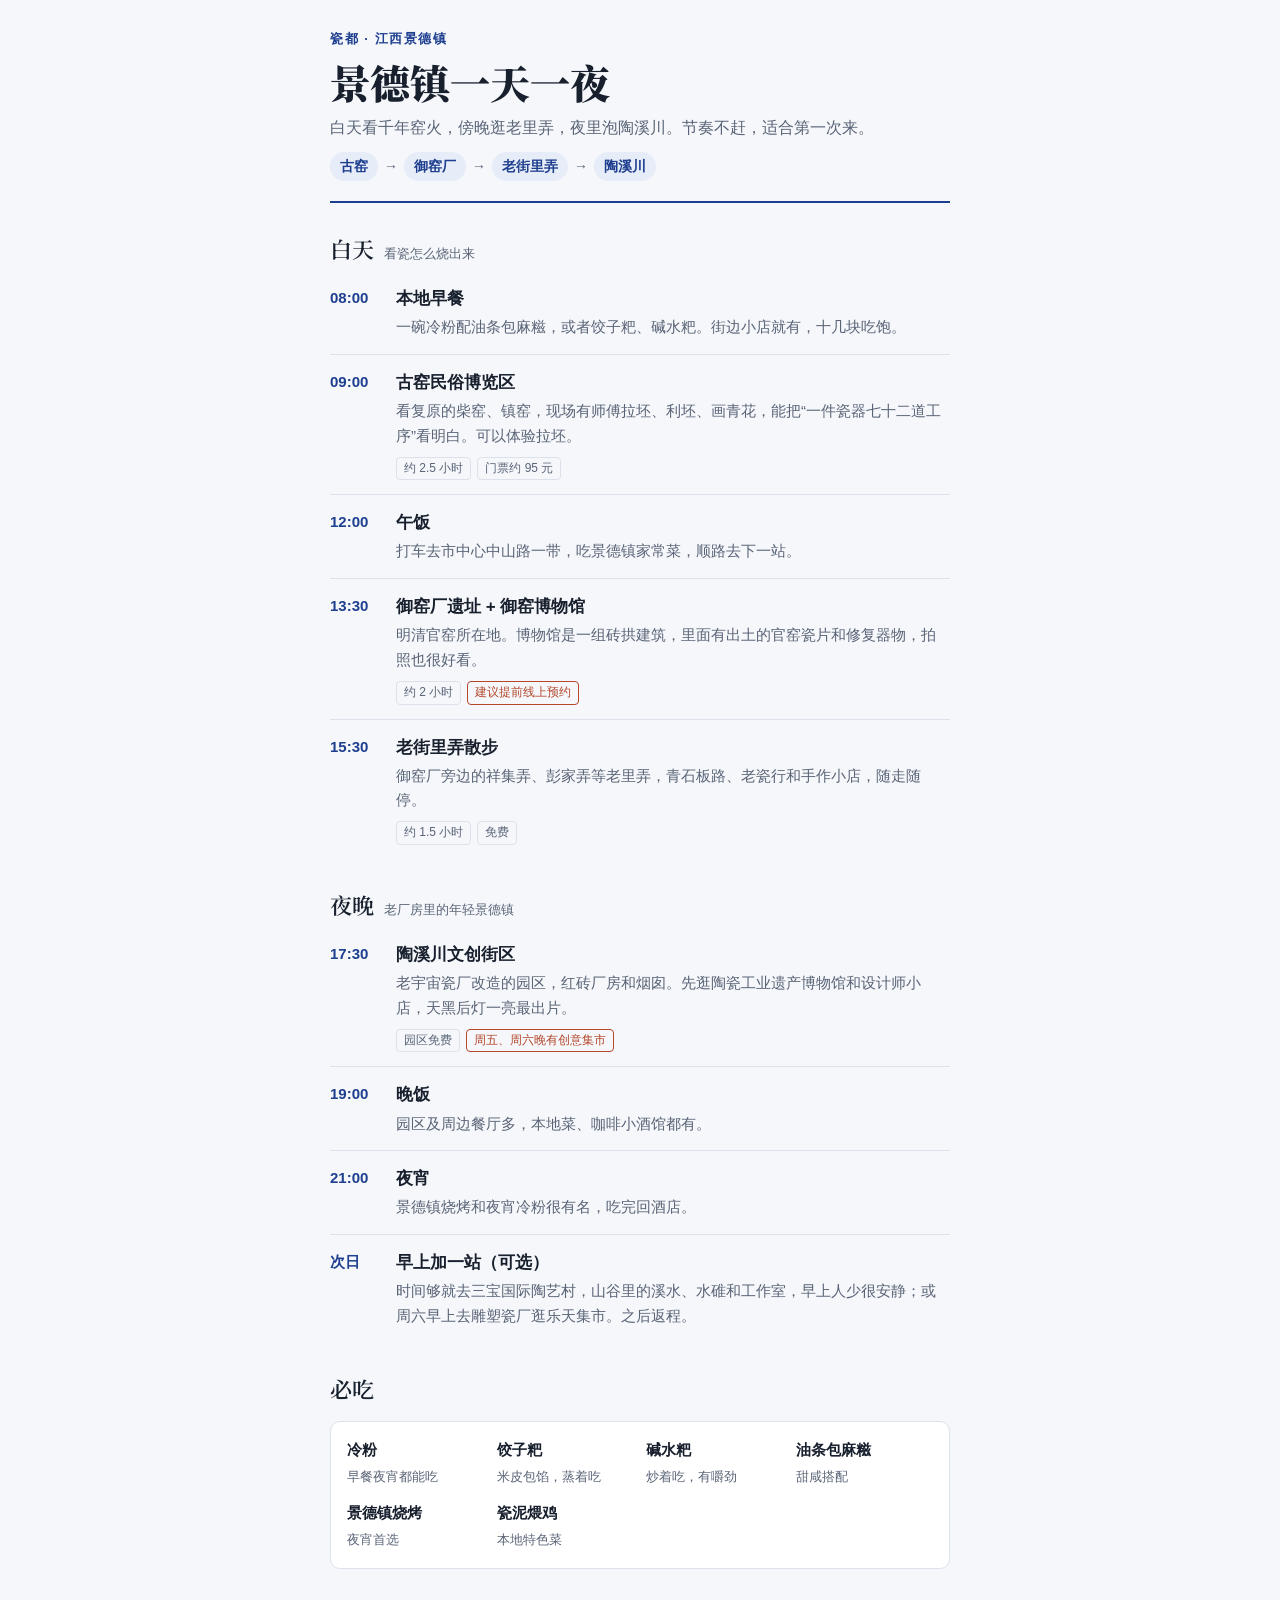
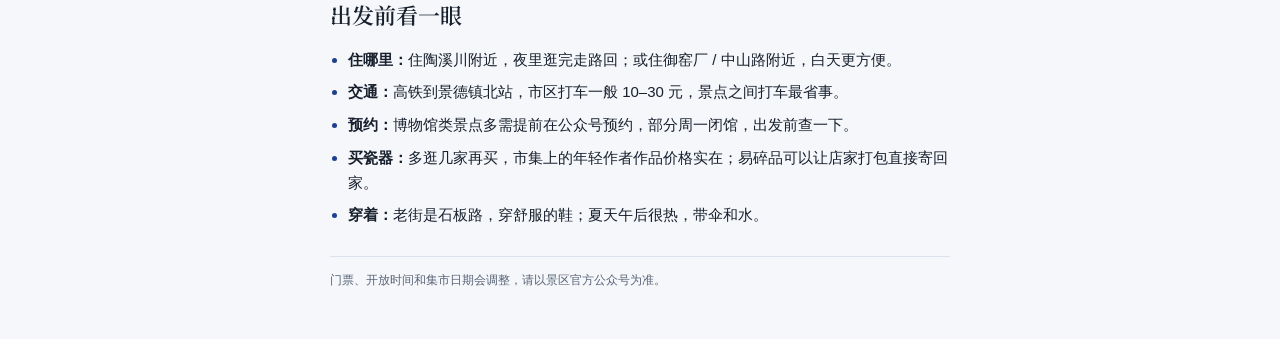
==== index.html @ 63978885 "Add Jingdezhen one-day travel guide Co-Authored-By: Claude Opus 5.5 <noreply@anthropic.com>" ====
<!doctype html>
<html lang="zh-CN">
<head>
<meta charset="utf-8">
<meta name="viewport" content="width=device-width, initial-scale=1, viewport-fit=cover">
<title>景德镇一天一夜</title>
<link rel="preconnect" href="https://fonts.googleapis.com">
<link rel="preconnect" href="https://fonts.gstatic.com" crossorigin>
<link rel="stylesheet" href="https://fonts.googleapis.com/css2?family=Noto+Serif+SC:wght@600;900&display=swap">
<style>
:root{
  --bg:#F5F7FA; --paper:#FFFFFF; --ink:#18202E; --muted:#5A6477;
  --line:#DCE2EC; --cobalt:#1E3F8F; --cobalt-soft:#E6ECF8; --kiln:#B4472C;
  --serif:"Noto Serif SC","Songti SC","STSong",serif;
  --sans:-apple-system,"PingFang SC","Hiragino Sans GB","Microsoft YaHei",sans-serif;
}
@media (prefers-color-scheme: dark){
  :root:not([data-theme="light"]){
    color-scheme:dark;
    --bg:#0F1522; --paper:#172033; --ink:#E7ECF5; --muted:#9AA5BA;
    --line:#26324A; --cobalt:#8FB0F5; --cobalt-soft:#1D2A47; --kiln:#E58A6E;
  }
}
:root[data-theme="dark"]{
  color-scheme:dark;
  --bg:#0F1522; --paper:#172033; --ink:#E7ECF5; --muted:#9AA5BA;
  --line:#26324A; --cobalt:#8FB0F5; --cobalt-soft:#1D2A47; --kiln:#E58A6E;
}
*{box-sizing:border-box}
body{margin:0;background:var(--bg);color:var(--ink);font-family:var(--sans);font-size:16px;line-height:1.65;padding-inline:16px;padding-block:28px 48px}
.wrap{max-width:620px;margin:0 auto;display:flex;flex-direction:column;gap:28px}
h1,h2{font-family:var(--serif);text-wrap:balance;margin:0}
header{display:flex;flex-direction:column;gap:10px;padding-bottom:20px;border-bottom:2px solid var(--cobalt)}
.eyebrow{font-size:13px;letter-spacing:.12em;color:var(--cobalt);font-weight:600}
h1{font-size:40px;font-weight:900;line-height:1.15}
.lede{margin:0;color:var(--muted)}
.route{display:flex;flex-wrap:wrap;align-items:center;gap:6px;font-size:14px;margin:0;padding:0;list-style:none}
.route li{background:var(--cobalt-soft);color:var(--cobalt);padding:3px 10px;border-radius:999px;font-weight:600}
.route .arr{background:none;padding:0;color:var(--muted);font-weight:400}
section{display:flex;flex-direction:column;gap:14px}
h2{font-size:22px;font-weight:600;display:flex;align-items:baseline;gap:10px}
h2 small{font-family:var(--sans);font-size:13px;color:var(--muted);font-weight:400}
.tl{list-style:none;margin:0;padding:0;display:flex;flex-direction:column}
.tl li{display:grid;grid-template-columns:54px 1fr;gap:12px;padding-block:14px;border-top:1px solid var(--line)}
.tl li:first-child{border-top:0;padding-top:4px}
.time{font-variant-numeric:tabular-nums;font-weight:700;color:var(--cobalt);font-size:15px;padding-top:1px}
.tl h3{margin:0 0 2px;font-size:17px}
.tl p{margin:0;color:var(--muted);font-size:15px}
.tags{display:flex;flex-wrap:wrap;gap:6px;margin-top:8px}
.tag{font-size:12px;border:1px solid var(--line);border-radius:4px;padding:1px 7px;color:var(--muted)}
.tag.warn{border-color:var(--kiln);color:var(--kiln)}
.eat{background:var(--paper);border:1px solid var(--line);border-radius:10px;padding:16px;display:grid;grid-template-columns:repeat(auto-fit,minmax(130px,1fr));gap:12px}
.eat div b{display:block;font-size:15px}
.eat div span{font-size:13px;color:var(--muted)}
.tips{margin:0;padding-left:1.2em;display:flex;flex-direction:column;gap:8px;font-size:15px}
.tips b{color:var(--ink)}
.tips li::marker{color:var(--cobalt)}
footer{font-size:12px;color:var(--muted);border-top:1px solid var(--line);padding-top:14px}
</style>
</head>
<body>

<div class="wrap">
  <header>
    <div class="eyebrow">瓷都 · 江西景德镇</div>
    <h1>景德镇一天一夜</h1>
    <p class="lede">白天看千年窑火，傍晚逛老里弄，夜里泡陶溪川。节奏不赶，适合第一次来。</p>
    <ul class="route" aria-label="路线">
      <li>古窑</li><li class="arr">→</li><li>御窑厂</li><li class="arr">→</li><li>老街里弄</li><li class="arr">→</li><li>陶溪川</li>
    </ul>
  </header>

  <section>
    <h2>白天 <small>看瓷怎么烧出来</small></h2>
    <ol class="tl">
      <li><span class="time">08:00</span><div>
        <h3>本地早餐</h3>
        <p>一碗冷粉配油条包麻糍，或者饺子粑、碱水粑。街边小店就有，十几块吃饱。</p>
      </div></li>
      <li><span class="time">09:00</span><div>
        <h3>古窑民俗博览区</h3>
        <p>看复原的柴窑、镇窑，现场有师傅拉坯、利坯、画青花，能把“一件瓷器七十二道工序”看明白。可以体验拉坯。</p>
        <div class="tags"><span class="tag">约 2.5 小时</span><span class="tag">门票约 95 元</span></div>
      </div></li>
      <li><span class="time">12:00</span><div>
        <h3>午饭</h3>
        <p>打车去市中心中山路一带，吃景德镇家常菜，顺路去下一站。</p>
      </div></li>
      <li><span class="time">13:30</span><div>
        <h3>御窑厂遗址 + 御窑博物馆</h3>
        <p>明清官窑所在地。博物馆是一组砖拱建筑，里面有出土的官窑瓷片和修复器物，拍照也很好看。</p>
        <div class="tags"><span class="tag">约 2 小时</span><span class="tag warn">建议提前线上预约</span></div>
      </div></li>
      <li><span class="time">15:30</span><div>
        <h3>老街里弄散步</h3>
        <p>御窑厂旁边的祥集弄、彭家弄等老里弄，青石板路、老瓷行和手作小店，随走随停。</p>
        <div class="tags"><span class="tag">约 1.5 小时</span><span class="tag">免费</span></div>
      </div></li>
    </ol>
  </section>

  <section>
    <h2>夜晚 <small>老厂房里的年轻景德镇</small></h2>
    <ol class="tl">
      <li><span class="time">17:30</span><div>
        <h3>陶溪川文创街区</h3>
        <p>老宇宙瓷厂改造的园区，红砖厂房和烟囱。先逛陶瓷工业遗产博物馆和设计师小店，天黑后灯一亮最出片。</p>
        <div class="tags"><span class="tag">园区免费</span><span class="tag warn">周五、周六晚有创意集市</span></div>
      </div></li>
      <li><span class="time">19:00</span><div>
        <h3>晚饭</h3>
        <p>园区及周边餐厅多，本地菜、咖啡小酒馆都有。</p>
      </div></li>
      <li><span class="time">21:00</span><div>
        <h3>夜宵</h3>
        <p>景德镇烧烤和夜宵冷粉很有名，吃完回酒店。</p>
      </div></li>
      <li><span class="time">次日</span><div>
        <h3>早上加一站（可选）</h3>
        <p>时间够就去三宝国际陶艺村，山谷里的溪水、水碓和工作室，早上人少很安静；或周六早上去雕塑瓷厂逛乐天集市。之后返程。</p>
      </div></li>
    </ol>
  </section>

  <section>
    <h2>必吃</h2>
    <div class="eat">
      <div><b>冷粉</b><span>早餐夜宵都能吃</span></div>
      <div><b>饺子粑</b><span>米皮包馅，蒸着吃</span></div>
      <div><b>碱水粑</b><span>炒着吃，有嚼劲</span></div>
      <div><b>油条包麻糍</b><span>甜咸搭配</span></div>
      <div><b>景德镇烧烤</b><span>夜宵首选</span></div>
      <div><b>瓷泥煨鸡</b><span>本地特色菜</span></div>
    </div>
  </section>

  <section>
    <h2>出发前看一眼</h2>
    <ul class="tips">
      <li><b>住哪里：</b>住陶溪川附近，夜里逛完走路回；或住御窑厂 / 中山路附近，白天更方便。</li>
      <li><b>交通：</b>高铁到景德镇北站，市区打车一般 10–30 元，景点之间打车最省事。</li>
      <li><b>预约：</b>博物馆类景点多需提前在公众号预约，部分周一闭馆，出发前查一下。</li>
      <li><b>买瓷器：</b>多逛几家再买，市集上的年轻作者作品价格实在；易碎品可以让店家打包直接寄回家。</li>
      <li><b>穿着：</b>老街是石板路，穿舒服的鞋；夏天午后很热，带伞和水。</li>
    </ul>
  </section>

  <footer>门票、开放时间和集市日期会调整，请以景区官方公众号为准。</footer>
</div>
</body>
</html>
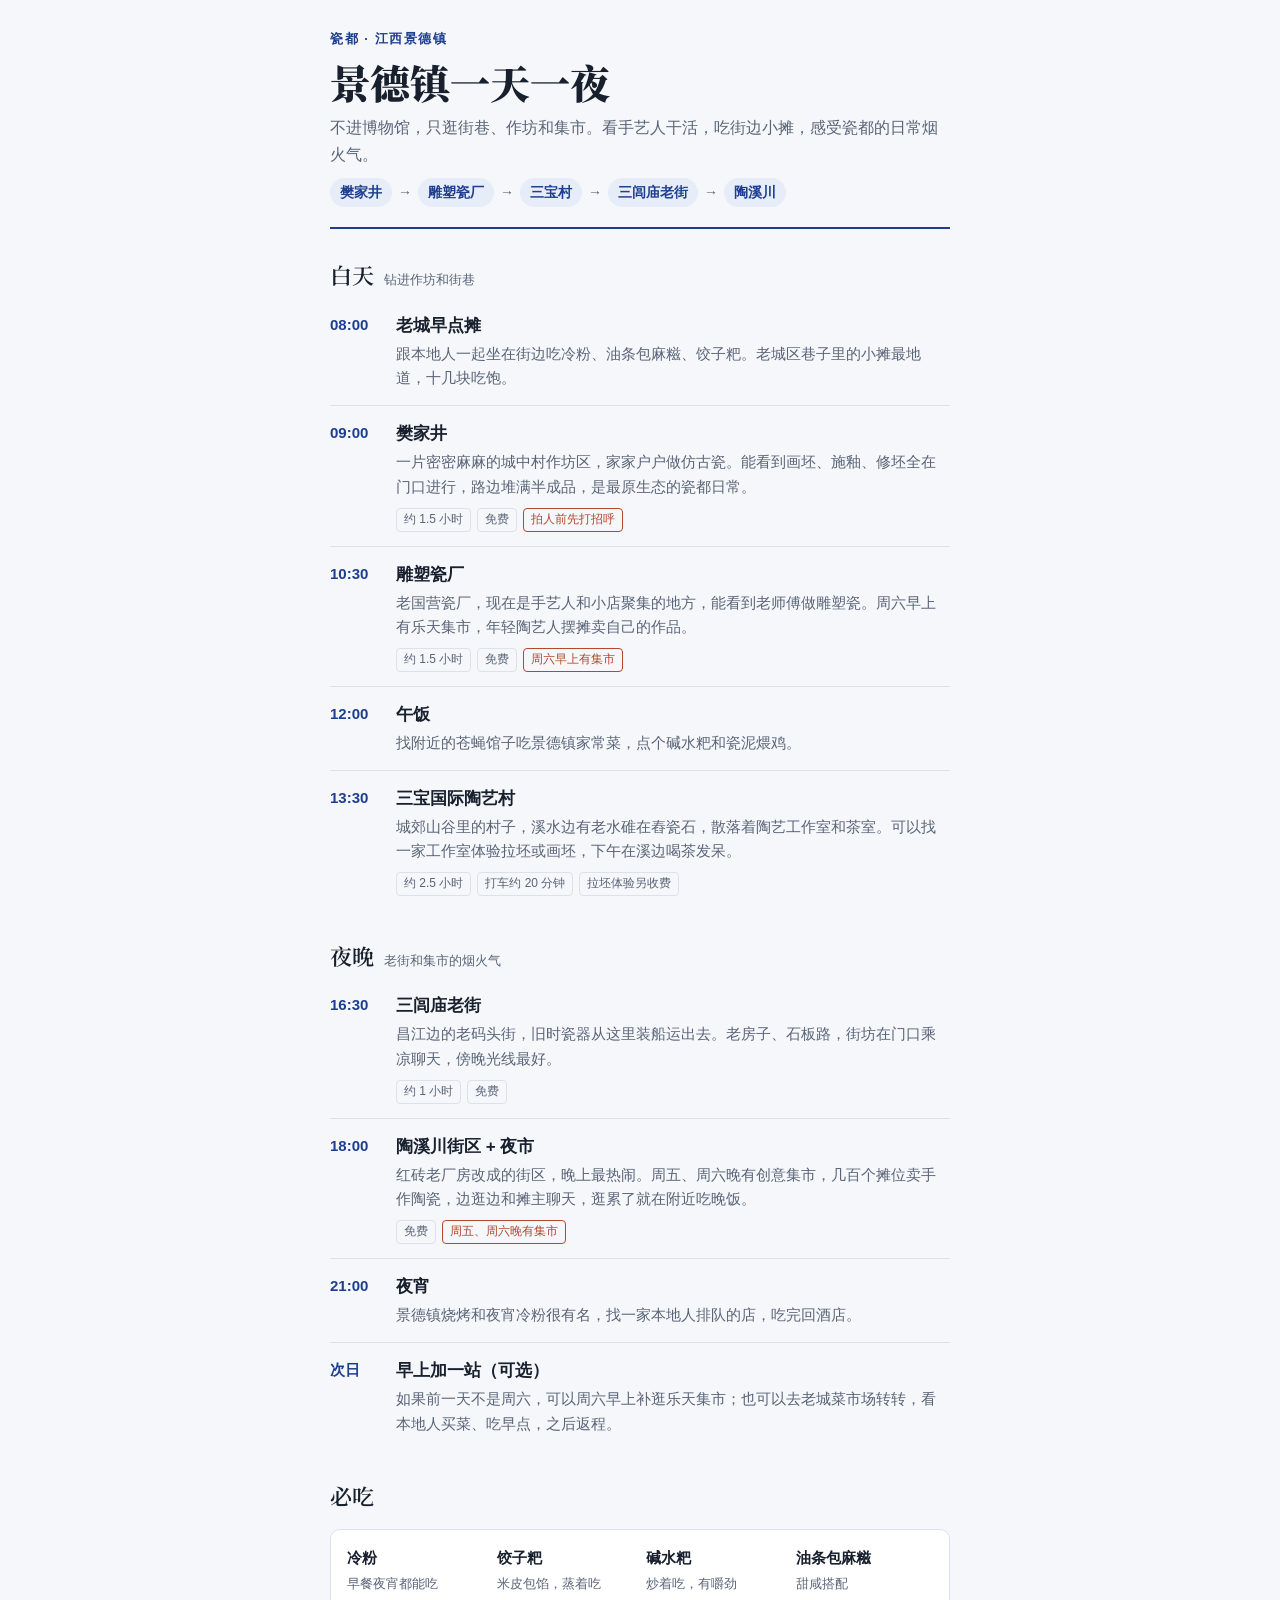
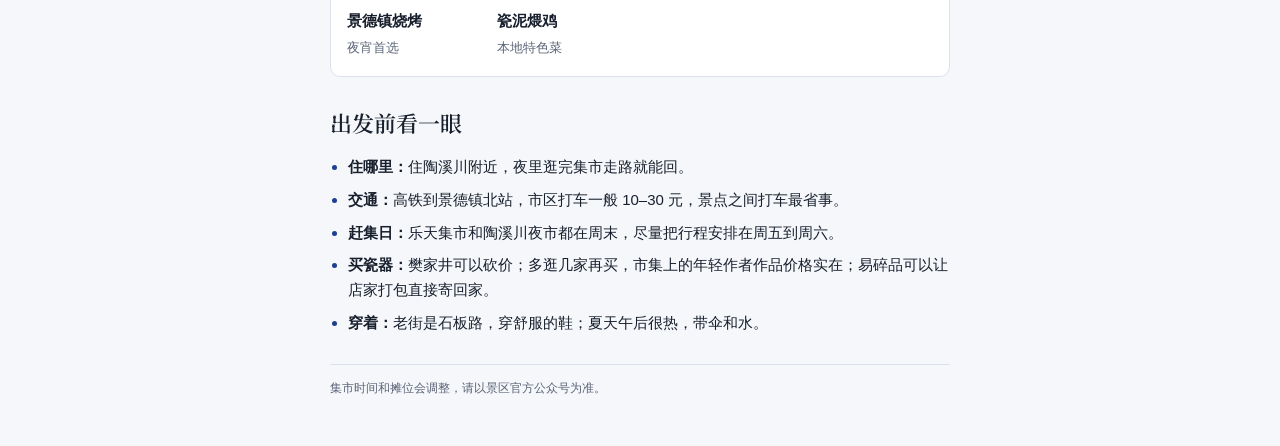
==== commit c6f3d344: "Swap museums for folk streets, workshops and markets Co-Authored-By: Claude Opus 5.5 <noreply@anthro" ====
--- a/index.html
+++ b/index.html
@@ -64,60 +64,61 @@
   <header>
     <div class="eyebrow">瓷都 · 江西景德镇</div>
     <h1>景德镇一天一夜</h1>
-    <p class="lede">白天看千年窑火，傍晚逛老里弄，夜里泡陶溪川。节奏不赶，适合第一次来。</p>
+    <p class="lede">不进博物馆，只逛街巷、作坊和集市。看手艺人干活，吃街边小摊，感受瓷都的日常烟火气。</p>
     <ul class="route" aria-label="路线">
-      <li>古窑</li><li class="arr">→</li><li>御窑厂</li><li class="arr">→</li><li>老街里弄</li><li class="arr">→</li><li>陶溪川</li>
+      <li>樊家井</li><li class="arr">→</li><li>雕塑瓷厂</li><li class="arr">→</li><li>三宝村</li><li class="arr">→</li><li>三闾庙老街</li><li class="arr">→</li><li>陶溪川</li>
     </ul>
   </header>
 
   <section>
-    <h2>白天 <small>看瓷怎么烧出来</small></h2>
+    <h2>白天 <small>钻进作坊和街巷</small></h2>
     <ol class="tl">
       <li><span class="time">08:00</span><div>
-        <h3>本地早餐</h3>
-        <p>一碗冷粉配油条包麻糍，或者饺子粑、碱水粑。街边小店就有，十几块吃饱。</p>
+        <h3>老城早点摊</h3>
+        <p>跟本地人一起坐在街边吃冷粉、油条包麻糍、饺子粑。老城区巷子里的小摊最地道，十几块吃饱。</p>
       </div></li>
       <li><span class="time">09:00</span><div>
-        <h3>古窑民俗博览区</h3>
-        <p>看复原的柴窑、镇窑，现场有师傅拉坯、利坯、画青花，能把“一件瓷器七十二道工序”看明白。可以体验拉坯。</p>
-        <div class="tags"><span class="tag">约 2.5 小时</span><span class="tag">门票约 95 元</span></div>
+        <h3>樊家井</h3>
+        <p>一片密密麻麻的城中村作坊区，家家户户做仿古瓷。能看到画坯、施釉、修坯全在门口进行，路边堆满半成品，是最原生态的瓷都日常。</p>
+        <div class="tags"><span class="tag">约 1.5 小时</span><span class="tag">免费</span><span class="tag warn">拍人前先打招呼</span></div>
+      </div></li>
+      <li><span class="time">10:30</span><div>
+        <h3>雕塑瓷厂</h3>
+        <p>老国营瓷厂，现在是手艺人和小店聚集的地方，能看到老师傅做雕塑瓷。周六早上有乐天集市，年轻陶艺人摆摊卖自己的作品。</p>
+        <div class="tags"><span class="tag">约 1.5 小时</span><span class="tag">免费</span><span class="tag warn">周六早上有集市</span></div>
       </div></li>
       <li><span class="time">12:00</span><div>
         <h3>午饭</h3>
-        <p>打车去市中心中山路一带，吃景德镇家常菜，顺路去下一站。</p>
+        <p>找附近的苍蝇馆子吃景德镇家常菜，点个碱水粑和瓷泥煨鸡。</p>
       </div></li>
       <li><span class="time">13:30</span><div>
-        <h3>御窑厂遗址 + 御窑博物馆</h3>
-        <p>明清官窑所在地。博物馆是一组砖拱建筑，里面有出土的官窑瓷片和修复器物，拍照也很好看。</p>
-        <div class="tags"><span class="tag">约 2 小时</span><span class="tag warn">建议提前线上预约</span></div>
-      </div></li>
-      <li><span class="time">15:30</span><div>
-        <h3>老街里弄散步</h3>
-        <p>御窑厂旁边的祥集弄、彭家弄等老里弄，青石板路、老瓷行和手作小店，随走随停。</p>
-        <div class="tags"><span class="tag">约 1.5 小时</span><span class="tag">免费</span></div>
+        <h3>三宝国际陶艺村</h3>
+        <p>城郊山谷里的村子，溪水边有老水碓在舂瓷石，散落着陶艺工作室和茶室。可以找一家工作室体验拉坯或画坯，下午在溪边喝茶发呆。</p>
+        <div class="tags"><span class="tag">约 2.5 小时</span><span class="tag">打车约 20 分钟</span><span class="tag">拉坯体验另收费</span></div>
       </div></li>
     </ol>
   </section>
 
   <section>
-    <h2>夜晚 <small>老厂房里的年轻景德镇</small></h2>
+    <h2>夜晚 <small>老街和集市的烟火气</small></h2>
     <ol class="tl">
-      <li><span class="time">17:30</span><div>
-        <h3>陶溪川文创街区</h3>
-        <p>老宇宙瓷厂改造的园区，红砖厂房和烟囱。先逛陶瓷工业遗产博物馆和设计师小店，天黑后灯一亮最出片。</p>
-        <div class="tags"><span class="tag">园区免费</span><span class="tag warn">周五、周六晚有创意集市</span></div>
+      <li><span class="time">16:30</span><div>
+        <h3>三闾庙老街</h3>
+        <p>昌江边的老码头街，旧时瓷器从这里装船运出去。老房子、石板路，街坊在门口乘凉聊天，傍晚光线最好。</p>
+        <div class="tags"><span class="tag">约 1 小时</span><span class="tag">免费</span></div>
       </div></li>
-      <li><span class="time">19:00</span><div>
-        <h3>晚饭</h3>
-        <p>园区及周边餐厅多，本地菜、咖啡小酒馆都有。</p>
+      <li><span class="time">18:00</span><div>
+        <h3>陶溪川街区 + 夜市</h3>
+        <p>红砖老厂房改成的街区，晚上最热闹。周五、周六晚有创意集市，几百个摊位卖手作陶瓷，边逛边和摊主聊天，逛累了就在附近吃晚饭。</p>
+        <div class="tags"><span class="tag">免费</span><span class="tag warn">周五、周六晚有集市</span></div>
       </div></li>
       <li><span class="time">21:00</span><div>
         <h3>夜宵</h3>
-        <p>景德镇烧烤和夜宵冷粉很有名，吃完回酒店。</p>
+        <p>景德镇烧烤和夜宵冷粉很有名，找一家本地人排队的店，吃完回酒店。</p>
       </div></li>
       <li><span class="time">次日</span><div>
         <h3>早上加一站（可选）</h3>
-        <p>时间够就去三宝国际陶艺村，山谷里的溪水、水碓和工作室，早上人少很安静；或周六早上去雕塑瓷厂逛乐天集市。之后返程。</p>
+        <p>如果前一天不是周六，可以周六早上补逛乐天集市；也可以去老城菜市场转转，看本地人买菜、吃早点，之后返程。</p>
       </div></li>
     </ol>
   </section>
@@ -137,15 +138,15 @@
   <section>
     <h2>出发前看一眼</h2>
     <ul class="tips">
-      <li><b>住哪里：</b>住陶溪川附近，夜里逛完走路回；或住御窑厂 / 中山路附近，白天更方便。</li>
+      <li><b>住哪里：</b>住陶溪川附近，夜里逛完集市走路就能回。</li>
       <li><b>交通：</b>高铁到景德镇北站，市区打车一般 10–30 元，景点之间打车最省事。</li>
-      <li><b>预约：</b>博物馆类景点多需提前在公众号预约，部分周一闭馆，出发前查一下。</li>
-      <li><b>买瓷器：</b>多逛几家再买，市集上的年轻作者作品价格实在；易碎品可以让店家打包直接寄回家。</li>
+      <li><b>赶集日：</b>乐天集市和陶溪川夜市都在周末，尽量把行程安排在周五到周六。</li>
+      <li><b>买瓷器：</b>樊家井可以砍价；多逛几家再买，市集上的年轻作者作品价格实在；易碎品可以让店家打包直接寄回家。</li>
       <li><b>穿着：</b>老街是石板路，穿舒服的鞋；夏天午后很热，带伞和水。</li>
     </ul>
   </section>
 
-  <footer>门票、开放时间和集市日期会调整，请以景区官方公众号为准。</footer>
+  <footer>集市时间和摊位会调整，请以景区官方公众号为准。</footer>
 </div>
 </body>
 </html>
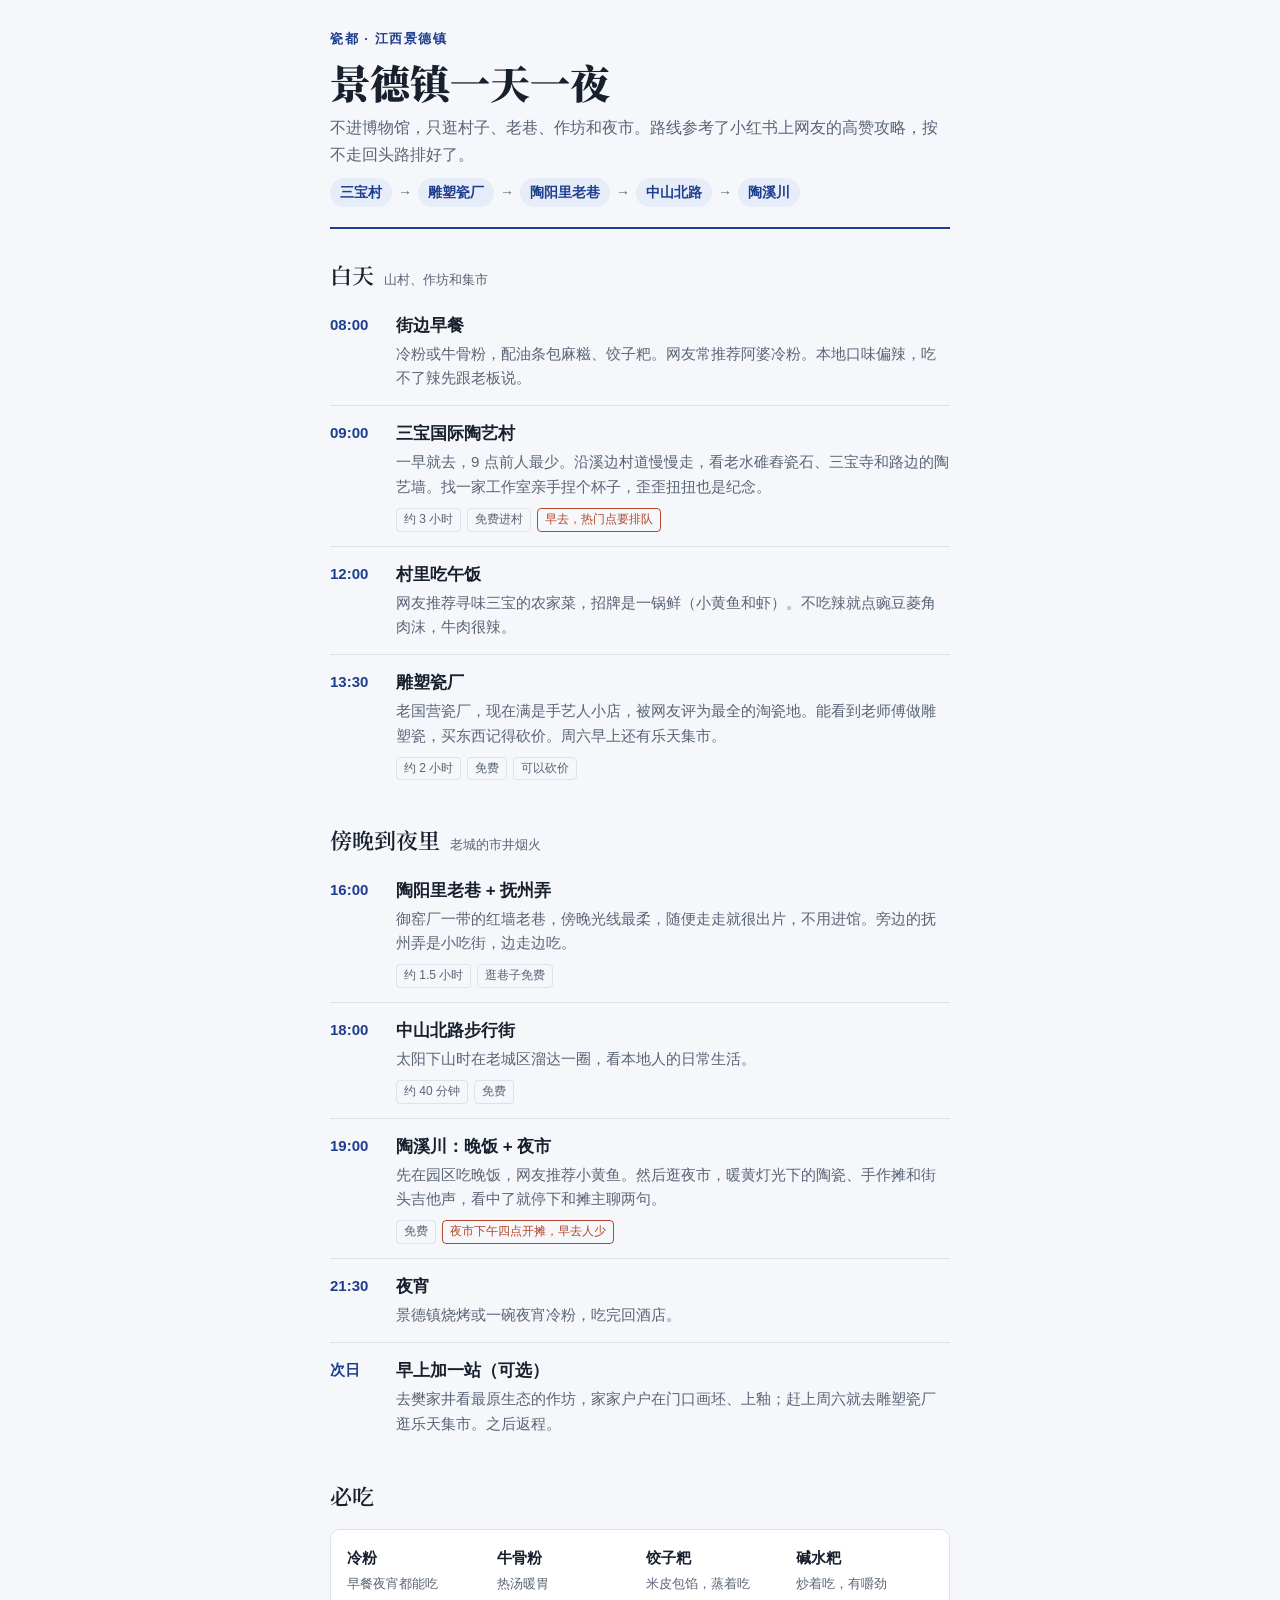
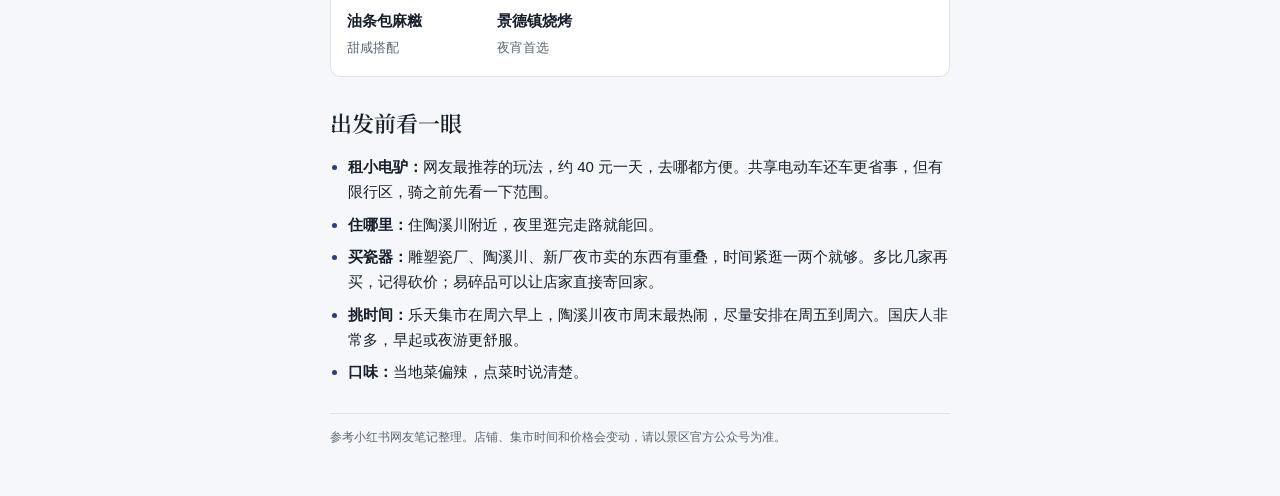
==== commit 9fa1e38b: "Rework route using Xiaohongshu tips Co-Authored-By: Claude Opus 5.5 <noreply@anthropic.com>" ====
--- a/index.html
+++ b/index.html
@@ -64,61 +64,61 @@
   <header>
     <div class="eyebrow">瓷都 · 江西景德镇</div>
     <h1>景德镇一天一夜</h1>
-    <p class="lede">不进博物馆，只逛街巷、作坊和集市。看手艺人干活，吃街边小摊，感受瓷都的日常烟火气。</p>
+    <p class="lede">不进博物馆，只逛村子、老巷、作坊和夜市。路线参考了小红书上网友的高赞攻略，按不走回头路排好了。</p>
     <ul class="route" aria-label="路线">
-      <li>樊家井</li><li class="arr">→</li><li>雕塑瓷厂</li><li class="arr">→</li><li>三宝村</li><li class="arr">→</li><li>三闾庙老街</li><li class="arr">→</li><li>陶溪川</li>
+      <li>三宝村</li><li class="arr">→</li><li>雕塑瓷厂</li><li class="arr">→</li><li>陶阳里老巷</li><li class="arr">→</li><li>中山北路</li><li class="arr">→</li><li>陶溪川</li>
     </ul>
   </header>
 
   <section>
-    <h2>白天 <small>钻进作坊和街巷</small></h2>
+    <h2>白天 <small>山村、作坊和集市</small></h2>
     <ol class="tl">
       <li><span class="time">08:00</span><div>
-        <h3>老城早点摊</h3>
-        <p>跟本地人一起坐在街边吃冷粉、油条包麻糍、饺子粑。老城区巷子里的小摊最地道，十几块吃饱。</p>
+        <h3>街边早餐</h3>
+        <p>冷粉或牛骨粉，配油条包麻糍、饺子粑。网友常推荐阿婆冷粉。本地口味偏辣，吃不了辣先跟老板说。</p>
       </div></li>
       <li><span class="time">09:00</span><div>
-        <h3>樊家井</h3>
-        <p>一片密密麻麻的城中村作坊区，家家户户做仿古瓷。能看到画坯、施釉、修坯全在门口进行，路边堆满半成品，是最原生态的瓷都日常。</p>
-        <div class="tags"><span class="tag">约 1.5 小时</span><span class="tag">免费</span><span class="tag warn">拍人前先打招呼</span></div>
-      </div></li>
-      <li><span class="time">10:30</span><div>
-        <h3>雕塑瓷厂</h3>
-        <p>老国营瓷厂，现在是手艺人和小店聚集的地方，能看到老师傅做雕塑瓷。周六早上有乐天集市，年轻陶艺人摆摊卖自己的作品。</p>
-        <div class="tags"><span class="tag">约 1.5 小时</span><span class="tag">免费</span><span class="tag warn">周六早上有集市</span></div>
+        <h3>三宝国际陶艺村</h3>
+        <p>一早就去，9 点前人最少。沿溪边村道慢慢走，看老水碓舂瓷石、三宝寺和路边的陶艺墙。找一家工作室亲手捏个杯子，歪歪扭扭也是纪念。</p>
+        <div class="tags"><span class="tag">约 3 小时</span><span class="tag">免费进村</span><span class="tag warn">早去，热门点要排队</span></div>
       </div></li>
       <li><span class="time">12:00</span><div>
-        <h3>午饭</h3>
-        <p>找附近的苍蝇馆子吃景德镇家常菜，点个碱水粑和瓷泥煨鸡。</p>
+        <h3>村里吃午饭</h3>
+        <p>网友推荐寻味三宝的农家菜，招牌是一锅鲜（小黄鱼和虾）。不吃辣就点豌豆菱角肉沫，牛肉很辣。</p>
       </div></li>
       <li><span class="time">13:30</span><div>
-        <h3>三宝国际陶艺村</h3>
-        <p>城郊山谷里的村子，溪水边有老水碓在舂瓷石，散落着陶艺工作室和茶室。可以找一家工作室体验拉坯或画坯，下午在溪边喝茶发呆。</p>
-        <div class="tags"><span class="tag">约 2.5 小时</span><span class="tag">打车约 20 分钟</span><span class="tag">拉坯体验另收费</span></div>
+        <h3>雕塑瓷厂</h3>
+        <p>老国营瓷厂，现在满是手艺人小店，被网友评为最全的淘瓷地。能看到老师傅做雕塑瓷，买东西记得砍价。周六早上还有乐天集市。</p>
+        <div class="tags"><span class="tag">约 2 小时</span><span class="tag">免费</span><span class="tag">可以砍价</span></div>
       </div></li>
     </ol>
   </section>
 
   <section>
-    <h2>夜晚 <small>老街和集市的烟火气</small></h2>
+    <h2>傍晚到夜里 <small>老城的市井烟火</small></h2>
     <ol class="tl">
-      <li><span class="time">16:30</span><div>
-        <h3>三闾庙老街</h3>
-        <p>昌江边的老码头街，旧时瓷器从这里装船运出去。老房子、石板路，街坊在门口乘凉聊天，傍晚光线最好。</p>
-        <div class="tags"><span class="tag">约 1 小时</span><span class="tag">免费</span></div>
+      <li><span class="time">16:00</span><div>
+        <h3>陶阳里老巷 + 抚州弄</h3>
+        <p>御窑厂一带的红墙老巷，傍晚光线最柔，随便走走就很出片，不用进馆。旁边的抚州弄是小吃街，边走边吃。</p>
+        <div class="tags"><span class="tag">约 1.5 小时</span><span class="tag">逛巷子免费</span></div>
       </div></li>
       <li><span class="time">18:00</span><div>
-        <h3>陶溪川街区 + 夜市</h3>
-        <p>红砖老厂房改成的街区，晚上最热闹。周五、周六晚有创意集市，几百个摊位卖手作陶瓷，边逛边和摊主聊天，逛累了就在附近吃晚饭。</p>
-        <div class="tags"><span class="tag">免费</span><span class="tag warn">周五、周六晚有集市</span></div>
+        <h3>中山北路步行街</h3>
+        <p>太阳下山时在老城区溜达一圈，看本地人的日常生活。</p>
+        <div class="tags"><span class="tag">约 40 分钟</span><span class="tag">免费</span></div>
       </div></li>
-      <li><span class="time">21:00</span><div>
+      <li><span class="time">19:00</span><div>
+        <h3>陶溪川：晚饭 + 夜市</h3>
+        <p>先在园区吃晚饭，网友推荐小黄鱼。然后逛夜市，暖黄灯光下的陶瓷、手作摊和街头吉他声，看中了就停下和摊主聊两句。</p>
+        <div class="tags"><span class="tag">免费</span><span class="tag warn">夜市下午四点开摊，早去人少</span></div>
+      </div></li>
+      <li><span class="time">21:30</span><div>
         <h3>夜宵</h3>
-        <p>景德镇烧烤和夜宵冷粉很有名，找一家本地人排队的店，吃完回酒店。</p>
+        <p>景德镇烧烤或一碗夜宵冷粉，吃完回酒店。</p>
       </div></li>
       <li><span class="time">次日</span><div>
         <h3>早上加一站（可选）</h3>
-        <p>如果前一天不是周六，可以周六早上补逛乐天集市；也可以去老城菜市场转转，看本地人买菜、吃早点，之后返程。</p>
+        <p>去樊家井看最原生态的作坊，家家户户在门口画坯、上釉；赶上周六就去雕塑瓷厂逛乐天集市。之后返程。</p>
       </div></li>
     </ol>
   </section>
@@ -127,26 +127,26 @@
     <h2>必吃</h2>
     <div class="eat">
       <div><b>冷粉</b><span>早餐夜宵都能吃</span></div>
+      <div><b>牛骨粉</b><span>热汤暖胃</span></div>
       <div><b>饺子粑</b><span>米皮包馅，蒸着吃</span></div>
       <div><b>碱水粑</b><span>炒着吃，有嚼劲</span></div>
       <div><b>油条包麻糍</b><span>甜咸搭配</span></div>
       <div><b>景德镇烧烤</b><span>夜宵首选</span></div>
-      <div><b>瓷泥煨鸡</b><span>本地特色菜</span></div>
     </div>
   </section>
 
   <section>
     <h2>出发前看一眼</h2>
     <ul class="tips">
-      <li><b>住哪里：</b>住陶溪川附近，夜里逛完集市走路就能回。</li>
-      <li><b>交通：</b>高铁到景德镇北站，市区打车一般 10–30 元，景点之间打车最省事。</li>
-      <li><b>赶集日：</b>乐天集市和陶溪川夜市都在周末，尽量把行程安排在周五到周六。</li>
-      <li><b>买瓷器：</b>樊家井可以砍价；多逛几家再买，市集上的年轻作者作品价格实在；易碎品可以让店家打包直接寄回家。</li>
-      <li><b>穿着：</b>老街是石板路，穿舒服的鞋；夏天午后很热，带伞和水。</li>
+      <li><b>租小电驴：</b>网友最推荐的玩法，约 40 元一天，去哪都方便。共享电动车还车更省事，但有限行区，骑之前先看一下范围。</li>
+      <li><b>住哪里：</b>住陶溪川附近，夜里逛完走路就能回。</li>
+      <li><b>买瓷器：</b>雕塑瓷厂、陶溪川、新厂夜市卖的东西有重叠，时间紧逛一两个就够。多比几家再买，记得砍价；易碎品可以让店家直接寄回家。</li>
+      <li><b>挑时间：</b>乐天集市在周六早上，陶溪川夜市周末最热闹，尽量安排在周五到周六。国庆人非常多，早起或夜游更舒服。</li>
+      <li><b>口味：</b>当地菜偏辣，点菜时说清楚。</li>
     </ul>
   </section>
 
-  <footer>集市时间和摊位会调整，请以景区官方公众号为准。</footer>
+  <footer>参考小红书网友笔记整理。店铺、集市时间和价格会变动，请以景区官方公众号为准。</footer>
 </div>
 </body>
 </html>
